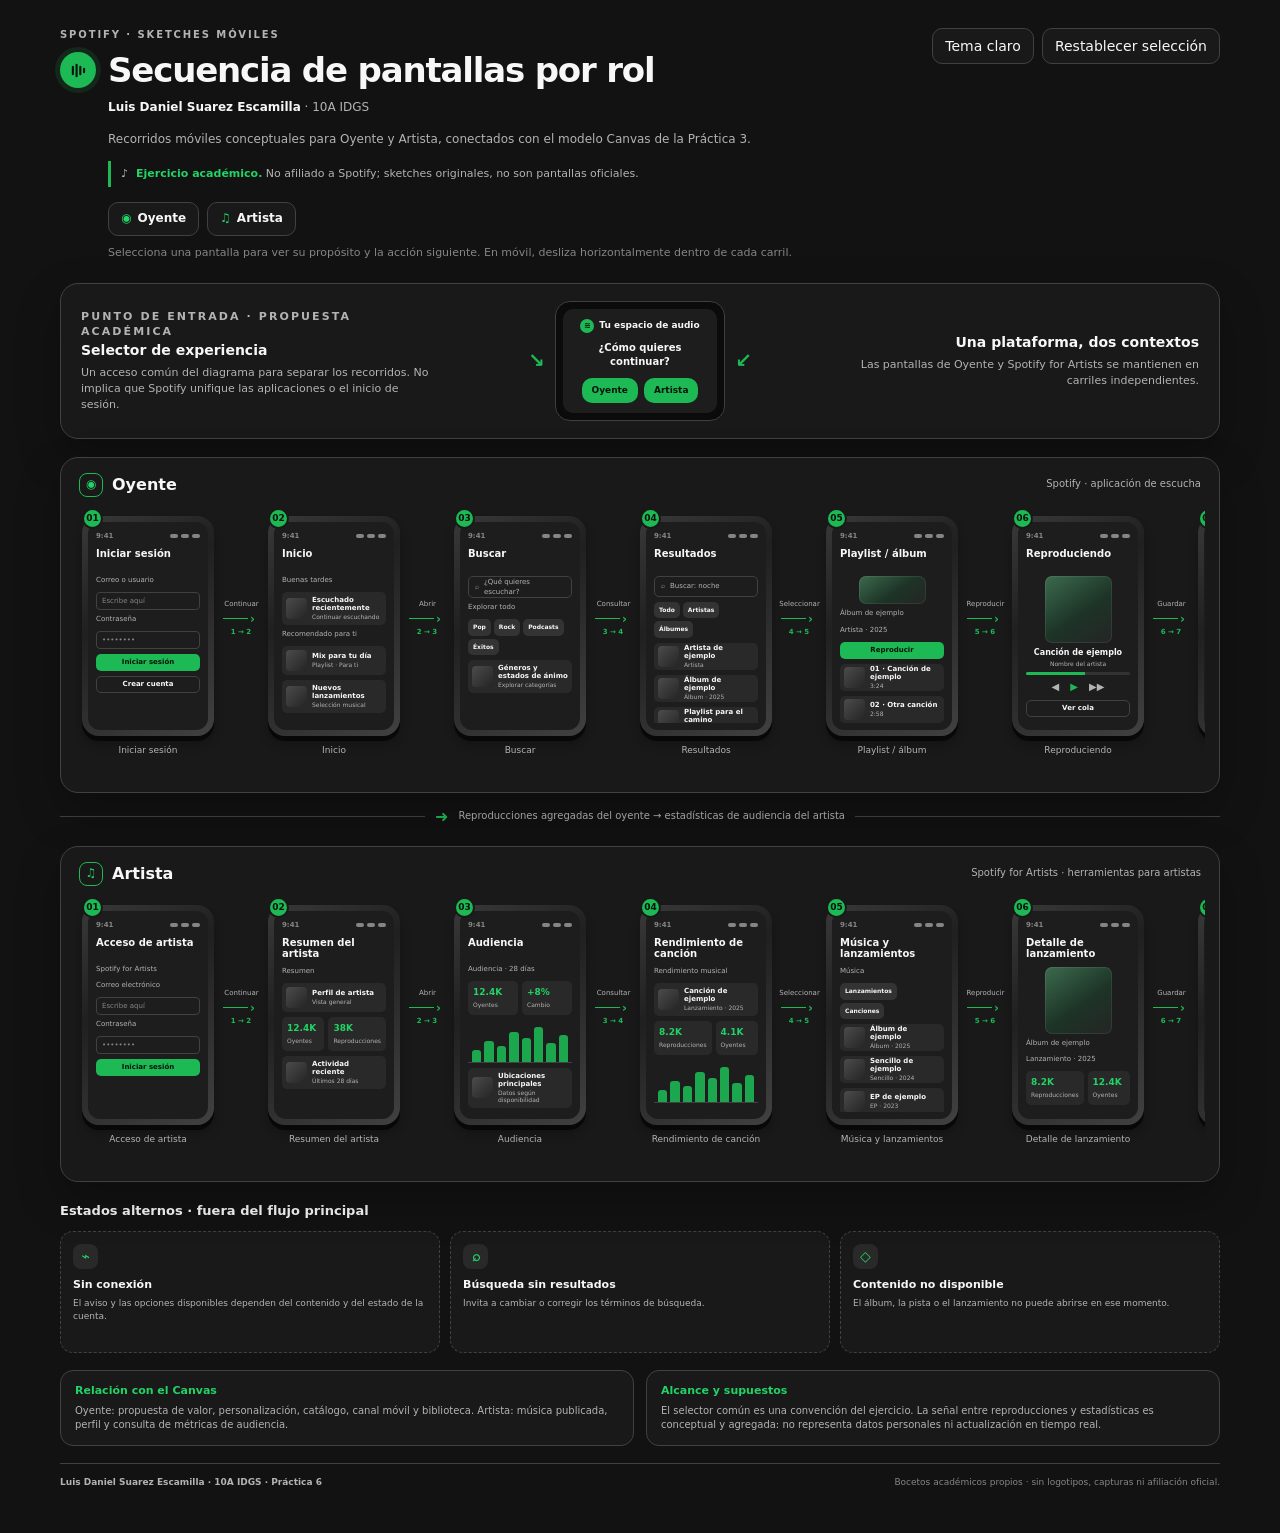
==== Practica_6/spotify-mobile-journeys.html @ e4ef0f56 "Practica 6" ====
<!doctype html>
<html lang="es" data-theme="dark">
<head>
  <meta charset="utf-8">
  <meta name="viewport" content="width=device-width, initial-scale=1">
  <meta name="theme-color" content="#121212">
  <meta name="description" content="Diagrama interactivo de bocetos móviles de Spotify para los roles de oyente y artista. Ejercicio académico de Luis Daniel Suarez Escamilla, 10A IDGS.">
  <title>Secuencia de pantallas por rol · Práctica 6</title>
  <style>
    :root {
      color-scheme: dark;
      --page: #121212;
      --surface: #191919;
      --surface-raised: #202020;
      --phone: #0b0b0b;
      --screen: #1d1d1d;
      --tile: #292929;
      --tile-2: #333333;
      --line: #414141;
      --text: #f7f7f7;
      --muted: #b3b3b3;
      --soft: #858585;
      --green: #1db954;
      --green-strong: #22d366;
      --green-wash: rgb(29 185 84 / 12%);
      --shadow: 0 18px 44px rgb(0 0 0 / 26%);
      --focus: #70f09b;
      --radius: 18px;
    }
    html[data-theme="light"] {
      color-scheme: light;
      --page: #f4f7f4;
      --surface: #ffffff;
      --surface-raised: #f1f4f1;
      --phone: #e6e9e6;
      --screen: #ffffff;
      --tile: #edf1ed;
      --tile-2: #e1e7e1;
      --line: #c7d0c7;
      --text: #151915;
      --muted: #485248;
      --soft: #637063;
      --green: #138c3d;
      --green-strong: #08752f;
      --green-wash: rgb(19 140 61 / 10%);
      --shadow: 0 16px 36px rgb(19 45 25 / 10%);
      --focus: #08752f;
    }
    * { box-sizing: border-box; }
    html { scroll-behavior: smooth; }
    body {
      margin: 0;
      min-width: 320px;
      background: var(--page);
      color: var(--text);
      font: 14px/1.45 Inter, ui-sans-serif, system-ui, -apple-system, BlinkMacSystemFont, "Segoe UI", sans-serif;
      transition: background-color .2s ease, color .2s ease;
    }
    button { font: inherit; }
    button:focus-visible, [tabindex="-1"]:focus-visible, dialog:focus-visible {
      outline: 3px solid var(--focus);
      outline-offset: 4px;
    }
    .page { width: min(1160px, calc(100% - 36px)); margin: 0 auto; padding: 28px 0 44px; }
    .topbar { display: flex; align-items: flex-start; justify-content: space-between; gap: 24px; }
    .identity { min-width: 0; }
    .eyebrow { margin: 0 0 9px; color: var(--muted); font-size: 10px; font-weight: 800; letter-spacing: .19em; text-transform: uppercase; }
    .title-row { display: flex; align-items: center; gap: 12px; }
    .brand-mark { width: 36px; height: 36px; flex: 0 0 auto; display: grid; place-items: center; border-radius: 50%; background: var(--green); box-shadow: 0 0 0 5px var(--green-wash); }
    .brand-mark svg { display: block; width: 23px; height: 23px; }
    h1 { margin: 0; font-size: clamp(25px, 4vw, 34px); line-height: 1.1; letter-spacing: -.035em; }
    .byline { margin: 10px 0 0 48px; color: var(--muted); font-size: 12px; }
    .byline strong { color: var(--text); font-weight: 700; }
    .intro { max-width: 730px; margin: 15px 0 0 48px; color: var(--muted); font-size: 12px; }
    .academic-note { display: inline-flex; align-items: center; gap: 8px; margin: 12px 0 0 48px; border-left: 3px solid var(--green); padding: 5px 0 5px 10px; color: var(--muted); font-size: 11px; }
    .academic-note b { color: var(--green-strong); }
    .toolbar { display: flex; flex-wrap: wrap; justify-content: flex-end; gap: 8px; }
    .control, .role-button, .branch-button, .close-button {
      min-height: 36px; border: 1px solid var(--line); border-radius: 10px; padding: 0 12px;
      background: var(--surface); color: var(--text); cursor: pointer; user-select: none;
      transition: border-color .16s ease, background .16s ease, color .16s ease, transform .16s ease;
    }
    .control:hover, .role-button:hover, .close-button:hover { border-color: var(--green); }
    .control:active, .role-button:active, .branch-button:active { transform: translateY(1px); }
    .control.primary, .role-button[aria-pressed="true"] { border-color: var(--green); background: var(--green-wash); color: var(--green-strong); }
    .role-picker { display: flex; flex-wrap: wrap; gap: 8px; margin: 15px 0 0 48px; }
    .role-button { min-height: 34px; font-size: 12px; font-weight: 750; }
    .role-button .role-symbol { margin-right: 6px; color: var(--green-strong); }
    .instruction { margin: 9px 0 0 48px; color: var(--soft); font-size: 11px; }

    .shared-entry {
      display: grid; grid-template-columns: minmax(185px, 1fr) minmax(250px, 360px) minmax(185px, 1fr);
      align-items: center; gap: 22px; margin: 22px 0 12px; padding: 17px 20px;
      border: 1px solid var(--line); border-radius: var(--radius); background: var(--surface); box-shadow: var(--shadow);
    }
    .shared-copy h2 { margin: 0 0 4px; font-size: 14px; }
    .shared-copy p { margin: 0; color: var(--muted); font-size: 11px; }
    .shared-screen { display: flex; align-items: center; justify-content: center; gap: 10px; min-width: 0; }
    .shared-card { width: min(100%, 170px); border: 1px solid #3f3f3f; border-radius: 15px; background: var(--phone); padding: 7px; }
    .shared-card-inner { min-height: 100px; border-radius: 10px; background: var(--screen); padding: 10px; text-align: center; }
    .shared-card-inner .mini-brand { display: flex; align-items: center; justify-content: center; gap: 5px; margin: 0 0 8px; font-size: 9px; font-weight: 800; }
    .mini-dot { width: 14px; height: 14px; display: inline-grid; place-items: center; border-radius: 50%; background: var(--green); color: #08150c; font-size: 8px; }
    .shared-card-inner p { margin: 0 0 8px; font-size: 10px; font-weight: 700; }
    .branch-actions { display: flex; justify-content: center; gap: 6px; }
    .branch-button { min-height: 25px; padding: 0 9px; border-color: transparent; background: var(--green); color: #07140b; font-size: 9px; font-weight: 850; }
    .branch-button:hover { background: var(--green-strong); }
    .branch-side { color: var(--green); font-size: 20px; font-weight: 900; }
    .branch-note { text-align: right; }

    .lane {
      --lane-accent: var(--green);
      position: relative; margin-top: 18px; padding: 15px 14px 12px;
      border: 1px solid var(--line); border-radius: var(--radius); background: var(--surface); box-shadow: var(--shadow);
      scroll-margin-top: 22px; transition: border-color .2s ease, box-shadow .2s ease, opacity .2s ease;
    }
    .lane[data-role="artist"] { --lane-accent: #20d568; }
    .lane.is-muted { opacity: .4; }
    .lane.is-highlighted { border-color: var(--lane-accent); box-shadow: 0 0 0 2px var(--green-wash), var(--shadow); }
    .lane-heading { display: flex; align-items: center; justify-content: space-between; gap: 16px; margin: 0 4px 13px; }
    .lane-title { display: flex; align-items: center; gap: 9px; min-width: 0; }
    .lane-title h2 { margin: 0; font-size: 16px; line-height: 1.2; }
    .lane-icon { width: 24px; height: 24px; flex: 0 0 auto; display: grid; place-items: center; border: 1px solid var(--green); border-radius: 8px; color: var(--green-strong); font-size: 12px; }
    .lane-caption { color: var(--muted); font-size: 10px; text-align: right; }
    .track-scroll { overflow-x: auto; overflow-y: hidden; padding: 6px 7px 10px; scrollbar-color: var(--green) var(--tile); scrollbar-width: thin; }
    .track { display: flex; align-items: flex-start; gap: 9px; width: max-content; min-width: 100%; }
    .screen-item { width: 132px; flex: 0 0 132px; position: relative; }
    .screen-number { position: absolute; z-index: 2; top: -8px; left: 0; width: 21px; height: 21px; display: grid; place-items: center; border: 2px solid var(--surface); border-radius: 50%; background: var(--green); color: #06120a; font-size: 9px; font-weight: 900; }
    .phone-button {
      display: block; width: 100%; height: 220px; border: 0; border-radius: 17px; padding: 6px;
      background: linear-gradient(145deg, #393939, #202020 38%, #414141); box-shadow: 0 5px 0 #080808, 0 8px 10px rgb(0 0 0 / 25%);
      color: var(--text); cursor: pointer; text-align: left; user-select: none;
    }
    html[data-theme="light"] .phone-button { background: linear-gradient(145deg, #b7c0b7, #e5eae5 40%, #aab4aa); box-shadow: 0 5px 0 #a2aaa2, 0 8px 10px rgb(0 0 0 / 11%); }
    .phone-button:hover { box-shadow: 0 0 0 2px var(--green), 0 5px 0 #080808, 0 8px 10px rgb(0 0 0 / 25%); }
    .phone-screen { display: flex; height: 100%; flex-direction: column; overflow: hidden; border-radius: 12px; padding: 9px 8px 7px; background: var(--screen); }
    .phone-status { display: flex; align-items: center; justify-content: space-between; margin-bottom: 7px; color: var(--soft); font-size: 7px; font-weight: 800; }
    .status-pills { display: flex; gap: 3px; }
    .status-pills i { display: block; width: 8px; height: 4px; border-radius: 4px; background: var(--soft); }
    .screen-title { min-height: 21px; margin: 0 0 7px; overflow: hidden; color: var(--text); font-size: 10px; line-height: 1.15; font-weight: 850; }
    .widget-stack { display: flex; flex: 1; flex-direction: column; gap: 5px; overflow: hidden; }
    .widget-label { margin: 0 0 3px; color: var(--muted); font-size: 7px; line-height: 1.15; }
    .widget-field { height: 18px; display: flex; align-items: center; border: 1px solid var(--line); border-radius: 4px; padding: 0 5px; color: var(--soft); font-size: 7px; }
    .widget-action { min-height: 17px; display: flex; align-items: center; justify-content: center; border-radius: 5px; padding: 2px 4px; background: var(--green); color: #07140b; font-size: 7px; font-weight: 900; text-align: center; }
    .widget-action.secondary { border: 1px solid var(--line); background: transparent; color: var(--text); }
    .widget-tile { min-height: 27px; display: flex; align-items: center; gap: 5px; border-radius: 5px; padding: 4px; background: var(--tile); }
    .widget-tile .tile-art { width: 21px; height: 21px; flex: 0 0 auto; border-radius: 4px; background: linear-gradient(135deg, #4c4c4c, #242424); }
    .widget-tile .tile-copy { min-width: 0; color: var(--text); font-size: 7px; line-height: 1.15; font-weight: 700; }
    .widget-tile .tile-copy small { display: block; margin-top: 2px; color: var(--muted); font-size: 6px; font-weight: 500; }
    .widget-search { min-height: 21px; display: flex; align-items: center; gap: 5px; border: 1px solid var(--line); border-radius: 5px; padding: 0 6px; color: var(--muted); font-size: 7px; }
    .widget-chip-row { display: flex; flex-wrap: wrap; gap: 3px; }
    .widget-chip { border-radius: 5px; padding: 4px 5px; background: var(--tile-2); color: var(--text); font-size: 6px; font-weight: 700; }
    .widget-artwork { width: 67px; height: 67px; align-self: center; border-radius: 7px; background: linear-gradient(145deg, #3c6b4e, #1d3427 55%, #252525); box-shadow: inset 0 0 0 1px rgb(255 255 255 / 8%); }
    .widget-song { text-align: center; color: var(--text); font-size: 8px; line-height: 1.2; font-weight: 800; }
    .widget-song small { display: block; margin-top: 3px; color: var(--muted); font-size: 6px; font-weight: 500; }
    .widget-progress { height: 3px; overflow: hidden; border-radius: 4px; background: var(--tile-2); }
    .widget-progress::before { content: ""; display: block; width: 57%; height: 100%; background: var(--green); }
    .widget-controls { display: flex; justify-content: center; gap: 11px; color: var(--muted); font-size: 10px; }
    .widget-controls b { color: var(--green); }
    .widget-stat-grid { display: grid; grid-template-columns: 1fr 1fr; gap: 4px; }
    .widget-stat { border-radius: 5px; padding: 5px; background: var(--tile); color: var(--green-strong); font-size: 9px; font-weight: 900; }
    .widget-stat small { display: block; margin-top: 2px; color: var(--muted); font-size: 6px; font-weight: 500; }
    .widget-bars { height: 43px; display: flex; align-items: end; justify-content: space-around; gap: 3px; border-bottom: 1px solid var(--line); padding: 4px 4px 0; }
    .widget-bars i { width: 10%; min-height: 7px; border-radius: 3px 3px 0 0; background: var(--green); opacity: .88; }
    .widget-avatar { width: 42px; height: 42px; align-self: center; border-radius: 50%; background: linear-gradient(135deg, #555, #292929); }
    .screen-caption { min-height: 25px; margin: 9px 0 0; color: var(--muted); font-size: 9px; line-height: 1.2; text-align: center; }
    .step-link { width: 36px; flex: 0 0 36px; padding-top: 84px; color: var(--green); text-align: center; }
    .step-link .step-action { display: block; width: 53px; margin-left: -8px; color: var(--muted); font-size: 7px; line-height: 1.15; }
    .step-link .arrow-line { display: flex; align-items: center; gap: 2px; margin-top: 5px; }
    .step-link .arrow-line i { display: block; width: 25px; border-top: 1px solid var(--green); }
    .step-link .arrow-line b { font-size: 12px; line-height: 1; }
    .step-link .step-count { display: block; margin-top: 2px; font-size: 7px; font-weight: 800; }
    .flow-bridge { display: flex; align-items: center; gap: 10px; margin: 12px 0 5px; color: var(--muted); font-size: 10px; }
    .flow-bridge::before, .flow-bridge::after { content: ""; height: 1px; flex: 1; background: var(--line); }
    .flow-bridge .bridge-arrow { color: var(--green); font-size: 16px; font-weight: 900; }
    .alternates { margin-top: 20px; }
    .alternates h2 { margin: 0 0 10px; font-size: 13px; }
    .alternate-grid { display: grid; grid-template-columns: repeat(3, minmax(180px, 1fr)); gap: 10px; }
    .alternate-card { min-height: 122px; border: 1px dashed var(--line); border-radius: 13px; padding: 12px; background: var(--surface); }
    .alternate-card .alt-icon { width: 25px; height: 25px; display: grid; place-items: center; margin-bottom: 8px; border-radius: 8px; background: var(--tile); color: var(--green-strong); font-weight: 900; }
    .alternate-card h3 { margin: 0 0 4px; font-size: 11px; }
    .alternate-card p { margin: 0; color: var(--muted); font-size: 9px; }
    .notes { display: grid; grid-template-columns: repeat(2, minmax(0, 1fr)); gap: 12px; margin-top: 17px; }
    .note-card { border: 1px solid var(--line); border-radius: 13px; padding: 12px 14px; background: var(--surface); }
    .note-card h2 { margin: 0 0 5px; color: var(--green-strong); font-size: 11px; }
    .note-card p { margin: 0; color: var(--muted); font-size: 10px; }
    .footer { display: flex; justify-content: space-between; gap: 12px; margin-top: 17px; padding-top: 12px; border-top: 1px solid var(--line); color: var(--soft); font-size: 9px; }
    .footer strong { color: var(--muted); }
    .live-region { position: absolute; width: 1px; height: 1px; overflow: hidden; clip: rect(0,0,0,0); white-space: nowrap; }
    dialog { width: min(440px, calc(100% - 28px)); border: 1px solid var(--line); border-radius: 18px; padding: 0; background: var(--surface); color: var(--text); box-shadow: 0 24px 90px rgb(0 0 0 / 65%); }
    dialog::backdrop { background: rgb(0 0 0 / 68%); backdrop-filter: blur(3px); }
    .dialog-content { padding: 21px; }
    .dialog-top { display: flex; align-items: flex-start; justify-content: space-between; gap: 16px; }
    .dialog-kicker { margin: 0 0 5px; color: var(--green-strong); font-size: 9px; font-weight: 850; letter-spacing: .14em; text-transform: uppercase; }
    .dialog-content h2 { margin: 0; font-size: 20px; }
    .close-button { width: 34px; min-height: 34px; flex: 0 0 auto; padding: 0; font-size: 18px; }
    .dialog-section { margin-top: 18px; }
    .dialog-section h3 { margin: 0 0 5px; font-size: 11px; }
    .dialog-section p, .dialog-section li { color: var(--muted); font-size: 12px; }
    .dialog-section p { margin: 0; }
    .dialog-section ul { margin: 5px 0 0; padding-left: 18px; }
    .dialog-next { margin-top: 17px; border-left: 3px solid var(--green); padding: 7px 10px; background: var(--green-wash); color: var(--text); font-size: 11px; }

    @media (max-width: 780px) {
      .page { width: min(100% - 24px, 680px); padding-top: 18px; }
      .topbar { display: block; }
      .toolbar { justify-content: flex-start; margin: 14px 0 0 48px; }
      .shared-entry { grid-template-columns: 1fr; gap: 10px; padding: 14px; }
      .shared-screen { order: 2; }
      .branch-note { display: none; }
      .lane-heading { align-items: flex-start; }
      .lane-caption { max-width: 44%; }
      .alternate-grid { grid-template-columns: 1fr; }
      .alternate-card { min-height: unset; }
    }
    @media (max-width: 480px) {
      .page { width: calc(100% - 20px); }
      .title-row { align-items: flex-start; }
      h1 { font-size: 25px; }
      .byline, .intro, .academic-note, .role-picker, .instruction, .toolbar { margin-left: 0; }
      .brand-mark { margin-top: 1px; }
      .toolbar { gap: 6px; }
      .control { min-height: 34px; padding: 0 9px; font-size: 11px; }
      .lane { padding: 12px 9px 9px; }
      .lane-title h2 { font-size: 14px; }
      .lane-caption { max-width: 42%; font-size: 9px; }
      .track-scroll { margin-right: -3px; padding-right: 11px; }
      .notes { grid-template-columns: 1fr; }
      .footer { display: block; }
      .footer span { display: block; margin-top: 4px; }
    }
    @media (prefers-reduced-motion: reduce) {
      *, *::before, *::after { scroll-behavior: auto !important; transition-duration: .01ms !important; animation-duration: .01ms !important; animation-iteration-count: 1 !important; }
    }
  </style>
</head>
<body>
  <main class="page">
    <header class="topbar">
      <div class="identity">
        <p class="eyebrow">Spotify · sketches móviles</p>
        <div class="title-row">
          <span class="brand-mark" aria-hidden="true">
            <svg viewBox="0 0 24 24" fill="none" aria-hidden="true">
              <path d="M6.1 15.8V8.2M10 18V6M13.9 15.8V8.2M17.8 13.7v-3.4" stroke="#07140b" stroke-width="2.2" stroke-linecap="round"/>
            </svg>
          </span>
          <h1>Secuencia de pantallas por rol</h1>
        </div>
        <p class="byline"><strong>Luis Daniel Suarez Escamilla</strong> · 10A IDGS</p>
        <p class="intro">Recorridos móviles conceptuales para Oyente y Artista, conectados con el modelo Canvas de la Práctica 3.</p>
        <p class="academic-note"><span aria-hidden="true">♪</span><span><b>Ejercicio académico.</b> No afiliado a Spotify; sketches originales, no son pantallas oficiales.</span></p>
      </div>
      <div class="toolbar" aria-label="Controles del diagrama">
        <button class="control" id="themeToggle" type="button" aria-pressed="false">Tema claro</button>
        <button class="control" id="resetSelection" type="button">Restablecer selección</button>
      </div>
    </header>

    <nav class="role-picker" aria-label="Elegir recorrido">
      <button class="role-button" type="button" data-go-role="listener" aria-pressed="false"><span class="role-symbol" aria-hidden="true">◉</span>Oyente</button>
      <button class="role-button" type="button" data-go-role="artist" aria-pressed="false"><span class="role-symbol" aria-hidden="true">♫</span>Artista</button>
    </nav>
    <p class="instruction">Selecciona una pantalla para ver su propósito y la acción siguiente. En móvil, desliza horizontalmente dentro de cada carril.</p>
    <p class="live-region" id="liveMessage" aria-live="polite" aria-atomic="true"></p>

    <section class="shared-entry" aria-labelledby="sharedTitle">
      <div class="shared-copy">
        <p class="eyebrow">Punto de entrada · propuesta académica</p>
        <h2 id="sharedTitle">Selector de experiencia</h2>
        <p>Un acceso común del diagrama para separar los recorridos. No implica que Spotify unifique las aplicaciones o el inicio de sesión.</p>
      </div>
      <div class="shared-screen">
        <span class="branch-side" aria-hidden="true">↘</span>
        <article class="shared-card" aria-label="Sketch compartido: selector de experiencia">
          <div class="shared-card-inner">
            <p class="mini-brand"><span class="mini-dot" aria-hidden="true">≋</span>Tu espacio de audio</p>
            <p>¿Cómo quieres continuar?</p>
            <div class="branch-actions">
              <button class="branch-button" type="button" data-go-role="listener">Oyente</button>
              <button class="branch-button" type="button" data-go-role="artist">Artista</button>
            </div>
          </div>
        </article>
        <span class="branch-side" aria-hidden="true">↙</span>
      </div>
      <div class="shared-copy branch-note">
        <h2>Una plataforma, dos contextos</h2>
        <p>Las pantallas de Oyente y Spotify for Artists se mantienen en carriles independientes.</p>
      </div>
    </section>

    <section class="lane" id="lane-listener" data-role="listener" aria-labelledby="listenerTitle" tabindex="-1">
      <div class="lane-heading">
        <div class="lane-title"><span class="lane-icon" aria-hidden="true">◉</span><h2 id="listenerTitle">Oyente</h2></div>
        <span class="lane-caption">Spotify · aplicación de escucha</span>
      </div>
      <div class="track-scroll" tabindex="0" aria-label="Recorrido móvil del oyente; desplaza horizontalmente para ver todas las pantallas">
        <div class="track" id="listenerTrack" role="list"></div>
      </div>
    </section>

    <div class="flow-bridge" aria-label="Relación conceptual entre los roles"><span class="bridge-arrow" aria-hidden="true">➜</span><span>Reproducciones agregadas del oyente → estadísticas de audiencia del artista</span></div>

    <section class="lane" id="lane-artist" data-role="artist" aria-labelledby="artistTitle" tabindex="-1">
      <div class="lane-heading">
        <div class="lane-title"><span class="lane-icon" aria-hidden="true">♫</span><h2 id="artistTitle">Artista</h2></div>
        <span class="lane-caption">Spotify for Artists · herramientas para artistas</span>
      </div>
      <div class="track-scroll" tabindex="0" aria-label="Recorrido móvil del artista; desplaza horizontalmente para ver todas las pantallas">
        <div class="track" id="artistTrack" role="list"></div>
      </div>
    </section>

    <section class="alternates" aria-labelledby="alternatesTitle">
      <h2 id="alternatesTitle">Estados alternos · fuera del flujo principal</h2>
      <div class="alternate-grid">
        <article class="alternate-card"><span class="alt-icon" aria-hidden="true">⌁</span><h3>Sin conexión</h3><p>El aviso y las opciones disponibles dependen del contenido y del estado de la cuenta.</p></article>
        <article class="alternate-card"><span class="alt-icon" aria-hidden="true">⌕</span><h3>Búsqueda sin resultados</h3><p>Invita a cambiar o corregir los términos de búsqueda.</p></article>
        <article class="alternate-card"><span class="alt-icon" aria-hidden="true">◇</span><h3>Contenido no disponible</h3><p>El álbum, la pista o el lanzamiento no puede abrirse en ese momento.</p></article>
      </div>
    </section>

    <section class="notes" aria-label="Notas del diagrama">
      <article class="note-card"><h2>Relación con el Canvas</h2><p>Oyente: propuesta de valor, personalización, catálogo, canal móvil y biblioteca. Artista: música publicada, perfil y consulta de métricas de audiencia.</p></article>
      <article class="note-card"><h2>Alcance y supuestos</h2><p>El selector común es una convención del ejercicio. La señal entre reproducciones y estadísticas es conceptual y agregada: no representa datos personales ni actualización en tiempo real.</p></article>
    </section>

    <footer class="footer"><strong>Luis Daniel Suarez Escamilla · 10A IDGS · Práctica 6</strong><span>Bocetos académicos propios · sin logotipos, capturas ni afiliación oficial.</span></footer>
  </main>

  <dialog id="screenDialog" aria-labelledby="dialogTitle">
    <div class="dialog-content">
      <div class="dialog-top">
        <div><p class="dialog-kicker" id="dialogKicker">Pantalla</p><h2 id="dialogTitle">Detalle</h2></div>
        <button class="close-button" type="button" id="closeDialog" aria-label="Cerrar detalle">×</button>
      </div>
      <section class="dialog-section"><h3>Propósito</h3><p id="dialogPurpose"></p></section>
      <section class="dialog-section"><h3>Elementos del sketch</h3><ul id="dialogElements"></ul></section>
      <p class="dialog-next" id="dialogNext"></p>
    </div>
  </dialog>

  <script>
    const listenerScreens = [
      { title: "Iniciar sesión", purpose: "Representa el acceso de una persona que usa Spotify para escuchar audio.", elements: ["Campos de correo y contraseña", "Acción principal para entrar", "Enlace secundario para crear cuenta"], next: "Acción siguiente: entrar y ver Inicio.", widgets: [{type:"label",text:"Correo o usuario"},{type:"field",text:"Escribe aquí"},{type:"label",text:"Contraseña"},{type:"field",text:"••••••••"},{type:"action",text:"Iniciar sesión"},{type:"action-secondary",text:"Crear cuenta"}] },
      { title: "Inicio", purpose: "Punto de descubrimiento con contenido y recomendaciones para escuchar.", elements: ["Saludo y acceso al perfil", "Módulo de escucha reciente", "Tarjetas de recomendaciones y playlists"], next: "Acción siguiente: abrir Buscar o elegir una recomendación.", widgets: [{type:"label",text:"Buenas tardes"},{type:"tile",text:"Escuchado recientemente",meta:"Continuar escuchando"},{type:"label",text:"Recomendado para ti"},{type:"tile",text:"Mix para tu día",meta:"Playlist · Para ti"},{type:"tile",text:"Nuevos lanzamientos",meta:"Selección musical"}] },
      { title: "Buscar", purpose: "Permite iniciar una búsqueda dentro del catálogo de música y podcasts.", elements: ["Campo de búsqueda", "Categorías para explorar", "Acceso a géneros y estados de ánimo"], next: "Acción siguiente: escribir una consulta y abrir Resultados.", widgets: [{type:"search",text:"¿Qué quieres escuchar?"},{type:"label",text:"Explorar todo"},{type:"chips",items:["Pop","Rock","Podcasts","Éxitos"]},{type:"tile",text:"Géneros y estados de ánimo",meta:"Explorar categorías"}] },
      { title: "Resultados", purpose: "Agrupa coincidencias de la búsqueda para facilitar la elección.", elements: ["Consulta activa", "Filtros por tipo de contenido", "Filas de artista, álbum, playlist o podcast"], next: "Acción siguiente: seleccionar un álbum o playlist.", widgets: [{type:"search",text:"Buscar: noche"},{type:"chips",items:["Todo","Artistas","Álbumes"]},{type:"tile",text:"Artista de ejemplo",meta:"Artista"},{type:"tile",text:"Álbum de ejemplo",meta:"Álbum · 2025"},{type:"tile",text:"Playlist para el camino",meta:"Playlist"}] },
      { title: "Playlist / álbum", purpose: "Muestra la información principal de una colección antes de reproducirla.", elements: ["Imagen de portada conceptual", "Nombre y autoría", "Acción reproducir y lista de canciones"], next: "Acción siguiente: tocar Reproducir para abrir el reproductor.", widgets: [{type:"artwork"},{type:"label",text:"Álbum de ejemplo"},{type:"label",text:"Artista · 2025"},{type:"action",text:"Reproducir"},{type:"tile",text:"01 · Canción de ejemplo",meta:"3:24"},{type:"tile",text:"02 · Otra canción",meta:"2:58"}] },
      { title: "Reproduciendo", purpose: "Representa la experiencia de escucha de una pista activa.", elements: ["Portada y metadatos de pista", "Progreso de reproducción", "Controles de reproducción"], next: "Acción siguiente: abrir Tu biblioteca o guardar la canción.", widgets: [{type:"artwork"},{type:"song",text:"Canción de ejemplo",meta:"Nombre del artista"},{type:"progress"},{type:"controls"},{type:"action-secondary",text:"Ver cola"}] },
      { title: "Tu biblioteca", purpose: "Reúne música y playlists que la persona ha guardado.", elements: ["Filtros de la biblioteca", "Lista de canciones y álbumes", "Acceso a la colección personal"], next: "Fin del recorrido principal del oyente.", widgets: [{type:"label",text:"Tu biblioteca"},{type:"chips",items:["Playlists","Álbumes","Artistas"]},{type:"tile",text:"Canciones guardadas",meta:"Lista personal"},{type:"tile",text:"Álbum de ejemplo",meta:"Guardado recientemente"},{type:"tile",text:"Playlist favorita",meta:"Creada por ti"}] }
    ];
    const artistScreens = [
      { title: "Acceso de artista", purpose: "Entrada conceptual a las herramientas de Spotify for Artists.", elements: ["Campos de cuenta", "Acción para iniciar sesión", "Nota de acceso a la herramienta del artista"], next: "Acción siguiente: entrar y consultar el resumen.", widgets: [{type:"label",text:"Spotify for Artists"},{type:"label",text:"Correo electrónico"},{type:"field",text:"Escribe aquí"},{type:"label",text:"Contraseña"},{type:"field",text:"••••••••"},{type:"action",text:"Iniciar sesión"}] },
      { title: "Resumen del artista", purpose: "Presenta un resumen de la actividad reciente del perfil artístico.", elements: ["Selector de artista (supuesto para el sketch)", "Tarjetas de actividad", "Atajos a audiencia y música"], next: "Acción siguiente: abrir Audiencia o Música.", widgets: [{type:"label",text:"Resumen"},{type:"tile",text:"Perfil de artista",meta:"Vista general"},{type:"stats",items:[["12.4K","Oyentes"],["38K","Reproducciones"]]},{type:"tile",text:"Actividad reciente",meta:"Últimos 28 días"}] },
      { title: "Audiencia", purpose: "Explora datos agregados disponibles sobre las personas que escuchan al artista.", elements: ["Rango temporal", "Indicadores resumidos", "Gráfico conceptual de audiencia"], next: "Acción siguiente: revisar el rendimiento de una canción.", widgets: [{type:"label",text:"Audiencia · 28 días"},{type:"stats",items:[["12.4K","Oyentes"],["+8%","Cambio"]]},{type:"bars"},{type:"tile",text:"Ubicaciones principales",meta:"Datos según disponibilidad"}] },
      { title: "Rendimiento de canción", purpose: "Representa métricas agregadas para una pista seleccionada.", elements: ["Nombre de canción y lanzamiento", "Reproducciones por periodo", "Gráfico de actividad"], next: "Acción siguiente: abrir Música y lanzamientos.", widgets: [{type:"label",text:"Rendimiento musical"},{type:"tile",text:"Canción de ejemplo",meta:"Lanzamiento · 2025"},{type:"stats",items:[["8.2K","Reproducciones"],["4.1K","Oyentes"]]},{type:"bars"}] },
      { title: "Música y lanzamientos", purpose: "Permite recorrer el catálogo vinculado al perfil artístico.", elements: ["Categorías de catálogo", "Lista de lanzamientos", "Acceso al detalle de cada lanzamiento"], next: "Acción siguiente: seleccionar un lanzamiento.", widgets: [{type:"label",text:"Música"},{type:"chips",items:["Lanzamientos","Canciones"]},{type:"tile",text:"Álbum de ejemplo",meta:"Álbum · 2025"},{type:"tile",text:"Sencillo de ejemplo",meta:"Sencillo · 2024"},{type:"tile",text:"EP de ejemplo",meta:"EP · 2023"}] },
      { title: "Detalle de lanzamiento", purpose: "Resume la ficha y la actividad general de un álbum o sencillo.", elements: ["Portada conceptual", "Título, fecha y tipo de lanzamiento", "Indicadores agregados disponibles"], next: "Acción siguiente: consultar el perfil artístico.", widgets: [{type:"artwork"},{type:"label",text:"Álbum de ejemplo"},{type:"label",text:"Lanzamiento · 2025"},{type:"stats",items:[["8.2K","Reproducciones"],["12.4K","Oyentes"]]}] },
      { title: "Perfil del artista", purpose: "Muestra la presencia pública del artista y datos generales de su perfil.", elements: ["Imagen de perfil conceptual", "Nombre y descripción", "Acción de gestión del perfil"], next: "Fin del recorrido principal del artista.", widgets: [{type:"avatar"},{type:"song",text:"Nombre del artista",meta:"Perfil público"},{type:"label",text:"Biografía"},{type:"tile",text:"Descripción del artista",meta:"Texto de perfil"},{type:"action",text:"Administrar perfil"}] }
    ];

    const escapeHtml = (value) => String(value).replace(/[&<>"']/g, (char) => ({"&":"&amp;","<":"&lt;",">":"&gt;",'"':"&quot;","'":"&#39;"}[char]));
    function widgetMarkup(widget) {
      if (widget.type === "label") return `<p class="widget-label">${escapeHtml(widget.text)}</p>`;
      if (widget.type === "field") return `<div class="widget-field">${escapeHtml(widget.text)}</div>`;
      if (widget.type === "action" || widget.type === "action-secondary") return `<div class="widget-action${widget.type === "action-secondary" ? " secondary" : ""}">${escapeHtml(widget.text)}</div>`;
      if (widget.type === "tile") return `<div class="widget-tile"><span class="tile-art" aria-hidden="true"></span><span class="tile-copy">${escapeHtml(widget.text)}<small>${escapeHtml(widget.meta || "")}</small></span></div>`;
      if (widget.type === "search") return `<div class="widget-search"><span aria-hidden="true">⌕</span>${escapeHtml(widget.text)}</div>`;
      if (widget.type === "chips") return `<div class="widget-chip-row">${widget.items.map((item) => `<span class="widget-chip">${escapeHtml(item)}</span>`).join("")}</div>`;
      if (widget.type === "artwork") return `<div class="widget-artwork" aria-label="Portada abstracta de ejemplo"></div>`;
      if (widget.type === "song") return `<div class="widget-song">${escapeHtml(widget.text)}<small>${escapeHtml(widget.meta || "")}</small></div>`;
      if (widget.type === "progress") return `<div class="widget-progress" aria-hidden="true"></div>`;
      if (widget.type === "controls") return `<div class="widget-controls" aria-hidden="true"><span>◀</span><b>▶</b><span>▶▶</span></div>`;
      if (widget.type === "stats") return `<div class="widget-stat-grid">${widget.items.map(([value, label]) => `<div class="widget-stat">${escapeHtml(value)}<small>${escapeHtml(label)}</small></div>`).join("")}</div>`;
      if (widget.type === "bars") return `<div class="widget-bars" aria-label="Gráfico conceptual de actividad">${[30,55,40,78,62,92,50,71].map((height) => `<i style="height:${height}%"></i>`).join("")}</div>`;
      if (widget.type === "avatar") return `<div class="widget-avatar" aria-label="Imagen de perfil conceptual"></div>`;
      return "";
    }

    function renderTrack(role, screens, trackId) {
      const track = document.getElementById(trackId);
      const screenNodes = screens.map((screen, index) => {
        const screenNumber = String(index + 1).padStart(2, "0");
        return `<article class="screen-item" role="listitem">
          <span class="screen-number" aria-hidden="true">${screenNumber}</span>
          <button class="phone-button" type="button" data-screen-role="${role}" data-screen-index="${index}" aria-label="Pantalla ${screenNumber}: ${escapeHtml(screen.title)}. Abrir detalles.">
            <span class="phone-screen">
              <span class="phone-status"><span>9:41</span><span class="status-pills" aria-hidden="true"><i></i><i></i><i></i></span></span>
              <span class="screen-title">${escapeHtml(screen.title)}</span>
              <span class="widget-stack">${screen.widgets.map(widgetMarkup).join("")}</span>
            </span>
          </button>
          <p class="screen-caption">${escapeHtml(screen.title)}</p>
        </article>`;
      });
      const links = screens.slice(0, -1).map((screen, index) => `<div class="step-link" aria-hidden="true"><span class="step-action">${escapeHtml(["Continuar","Abrir","Consultar","Seleccionar","Reproducir","Guardar"][index] || "Siguiente")}</span><span class="arrow-line"><i></i><b>›</b></span><span class="step-count">${index + 1} → ${index + 2}</span></div>`);
      track.innerHTML = screenNodes.map((node, index) => node + (links[index] || "")).join("");
    }
    renderTrack("listener", listenerScreens, "listenerTrack");
    renderTrack("artist", artistScreens, "artistTrack");

    const dialog = document.getElementById("screenDialog");
    let lastFocused = null;
    document.querySelectorAll(".phone-button").forEach((button) => {
      button.addEventListener("click", () => {
        const role = button.dataset.screenRole;
        const index = Number(button.dataset.screenIndex);
        const screen = (role === "listener" ? listenerScreens : artistScreens)[index];
        lastFocused = button;
        document.getElementById("dialogKicker").textContent = `${role === "listener" ? "Oyente" : "Artista"} · pantalla ${String(index + 1).padStart(2, "0")}`;
        document.getElementById("dialogTitle").textContent = screen.title;
        document.getElementById("dialogPurpose").textContent = screen.purpose;
        document.getElementById("dialogElements").innerHTML = screen.elements.map((item) => `<li>${escapeHtml(item)}</li>`).join("");
        document.getElementById("dialogNext").textContent = screen.next;
        dialog.showModal();
        document.getElementById("closeDialog").focus();
      });
    });
    function closeDialog() { dialog.close(); if (lastFocused) lastFocused.focus(); }
    document.getElementById("closeDialog").addEventListener("click", closeDialog);
    dialog.addEventListener("click", (event) => { if (event.target === dialog) closeDialog(); });
    dialog.addEventListener("close", () => { if (lastFocused) lastFocused.focus(); });

    const lanes = { listener: document.getElementById("lane-listener"), artist: document.getElementById("lane-artist") };
    const reducedMotion = window.matchMedia("(prefers-reduced-motion: reduce)");
    let selectedRole = null;
    function selectRole(role, navigate = true) {
      selectedRole = role;
      Object.entries(lanes).forEach(([key, lane]) => {
        lane.classList.toggle("is-muted", key !== role);
        lane.classList.remove("is-highlighted");
      });
      document.querySelectorAll("[data-go-role]").forEach((button) => button.setAttribute("aria-pressed", String(button.dataset.goRole === role)));
      const lane = lanes[role];
      if (navigate) {
        const rect = lane.getBoundingClientRect();
        const visible = rect.top >= 12 && rect.bottom <= window.innerHeight - 12;
        if (!visible) lane.scrollIntoView({ behavior: reducedMotion.matches ? "auto" : "smooth", block: "start", inline: "nearest" });
        lane.focus({ preventScroll: true });
        document.getElementById("liveMessage").textContent = `Mostrando el recorrido de ${role === "listener" ? "Oyente" : "Artista"}.`;
      }
      if (!reducedMotion.matches) {
        lane.classList.add("is-highlighted");
        window.setTimeout(() => lane.classList.remove("is-highlighted"), 1000);
      }
    }
    document.querySelectorAll("[data-go-role]").forEach((button) => button.addEventListener("click", () => selectRole(button.dataset.goRole, true)));
    document.getElementById("resetSelection").addEventListener("click", () => {
      selectedRole = null;
      Object.values(lanes).forEach((lane) => lane.classList.remove("is-muted", "is-highlighted"));
      document.querySelectorAll("[data-go-role]").forEach((button) => button.setAttribute("aria-pressed", "false"));
      document.getElementById("liveMessage").textContent = "Selección restablecida.";
    });
    document.getElementById("themeToggle").addEventListener("click", (event) => {
      const light = document.documentElement.dataset.theme !== "light";
      document.documentElement.dataset.theme = light ? "light" : "dark";
      event.currentTarget.setAttribute("aria-pressed", String(light));
      event.currentTarget.textContent = light ? "Tema oscuro" : "Tema claro";
      document.querySelector('meta[name="theme-color"]').content = light ? "#f4f7f4" : "#121212";
    });
  </script>
</body>
</html>
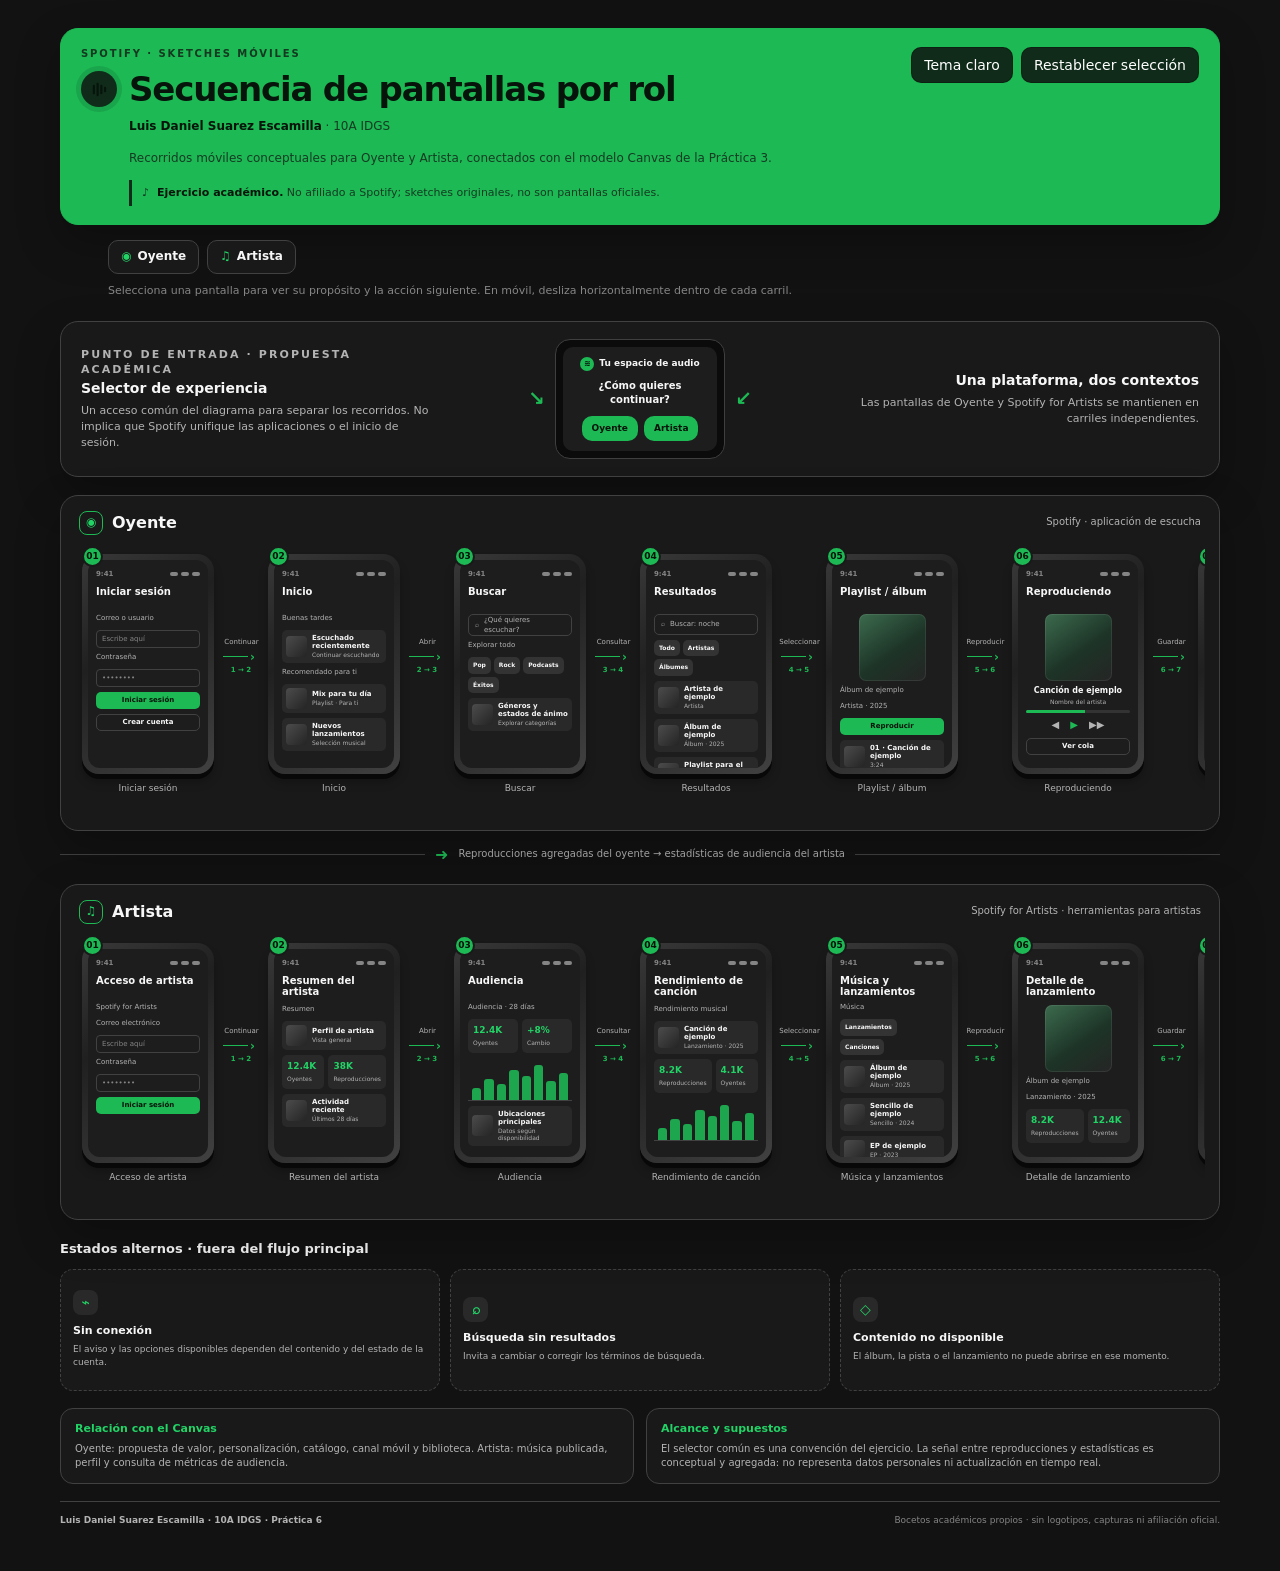
==== commit cfa3576c: "Add Practice 6 evidence and interactions" ====
--- a/Practica_6/spotify-mobile-journeys.html
+++ b/Practica_6/spotify-mobile-journeys.html
@@ -62,24 +62,26 @@
       outline-offset: 4px;
     }
     .page { width: min(1160px, calc(100% - 36px)); margin: 0 auto; padding: 28px 0 44px; }
-    .topbar { display: flex; align-items: flex-start; justify-content: space-between; gap: 24px; }
+    .topbar { display: flex; align-items: flex-start; justify-content: space-between; gap: 24px; border: 1px solid var(--green); border-radius: var(--radius); padding: 18px 20px; background: var(--green); color: #07140b; box-shadow: var(--shadow); }
     .identity { min-width: 0; }
-    .eyebrow { margin: 0 0 9px; color: var(--muted); font-size: 10px; font-weight: 800; letter-spacing: .19em; text-transform: uppercase; }
+    .eyebrow { margin: 0 0 9px; color: #143820; font-size: 10px; font-weight: 800; letter-spacing: .19em; text-transform: uppercase; }
     .title-row { display: flex; align-items: center; gap: 12px; }
-    .brand-mark { width: 36px; height: 36px; flex: 0 0 auto; display: grid; place-items: center; border-radius: 50%; background: var(--green); box-shadow: 0 0 0 5px var(--green-wash); }
+    .brand-mark { width: 36px; height: 36px; flex: 0 0 auto; display: grid; place-items: center; border-radius: 50%; background: #102b19; box-shadow: 0 0 0 5px rgb(7 20 11 / 12%); }
     .brand-mark svg { display: block; width: 23px; height: 23px; }
     h1 { margin: 0; font-size: clamp(25px, 4vw, 34px); line-height: 1.1; letter-spacing: -.035em; }
-    .byline { margin: 10px 0 0 48px; color: var(--muted); font-size: 12px; }
-    .byline strong { color: var(--text); font-weight: 700; }
-    .intro { max-width: 730px; margin: 15px 0 0 48px; color: var(--muted); font-size: 12px; }
-    .academic-note { display: inline-flex; align-items: center; gap: 8px; margin: 12px 0 0 48px; border-left: 3px solid var(--green); padding: 5px 0 5px 10px; color: var(--muted); font-size: 11px; }
-    .academic-note b { color: var(--green-strong); }
+    .byline { margin: 10px 0 0 48px; color: #153b23; font-size: 12px; }
+    .byline strong { color: #07140b; font-weight: 800; }
+    .intro { max-width: 730px; margin: 15px 0 0 48px; color: #153b23; font-size: 12px; }
+    .academic-note { display: inline-flex; align-items: center; gap: 8px; margin: 12px 0 0 48px; border-left: 3px solid #102b19; padding: 5px 0 5px 10px; color: #153b23; font-size: 11px; }
+    .academic-note b { color: #07140b; }
     .toolbar { display: flex; flex-wrap: wrap; justify-content: flex-end; gap: 8px; }
     .control, .role-button, .branch-button, .close-button {
       min-height: 36px; border: 1px solid var(--line); border-radius: 10px; padding: 0 12px;
       background: var(--surface); color: var(--text); cursor: pointer; user-select: none;
       transition: border-color .16s ease, background .16s ease, color .16s ease, transform .16s ease;
     }
+    .topbar .control { border-color: rgb(7 20 11 / 45%); background: #102b19; color: #ffffff; }
+    .topbar .control:hover { border-color: #ffffff; background: #071c0e; }
     .control:hover, .role-button:hover, .close-button:hover { border-color: var(--green); }
     .control:active, .role-button:active, .branch-button:active { transform: translateY(1px); }
     .control.primary, .role-button[aria-pressed="true"] { border-color: var(--green); background: var(--green-wash); color: var(--green-strong); }
@@ -137,7 +139,7 @@
     .status-pills { display: flex; gap: 3px; }
     .status-pills i { display: block; width: 8px; height: 4px; border-radius: 4px; background: var(--soft); }
     .screen-title { min-height: 21px; margin: 0 0 7px; overflow: hidden; color: var(--text); font-size: 10px; line-height: 1.15; font-weight: 850; }
-    .widget-stack { display: flex; flex: 1; flex-direction: column; gap: 5px; overflow: hidden; }
+    .widget-stack { display: flex; flex: 1; flex-direction: column; gap: 5px; overflow: visible; }
     .widget-label { margin: 0 0 3px; color: var(--muted); font-size: 7px; line-height: 1.15; }
     .widget-field { height: 18px; display: flex; align-items: center; border: 1px solid var(--line); border-radius: 4px; padding: 0 5px; color: var(--soft); font-size: 7px; }
     .widget-action { min-height: 17px; display: flex; align-items: center; justify-content: center; border-radius: 5px; padding: 2px 4px; background: var(--green); color: #07140b; font-size: 7px; font-weight: 900; text-align: center; }
@@ -162,6 +164,23 @@
     .widget-bars { height: 43px; display: flex; align-items: end; justify-content: space-around; gap: 3px; border-bottom: 1px solid var(--line); padding: 4px 4px 0; }
     .widget-bars i { width: 10%; min-height: 7px; border-radius: 3px 3px 0 0; background: var(--green); opacity: .88; }
     .widget-avatar { width: 42px; height: 42px; align-self: center; border-radius: 50%; background: linear-gradient(135deg, #555, #292929); }
+    .widget-tile, .widget-field, .widget-action, .widget-search, .widget-chip, .widget-stat, .widget-artwork, .widget-avatar, .widget-song, .widget-bars {
+      position: relative;
+      transform-origin: center;
+      transition: transform .18s ease, box-shadow .18s ease, background-color .18s ease;
+    }
+    .alternate-card { cursor: pointer; color: var(--text); font: inherit; text-align: left; }
+    .alternate-card:hover, .alternate-card:focus-visible { z-index: 1; border-color: var(--green); background: var(--green-wash); box-shadow: 0 8px 22px rgb(0 0 0 / 20%); transform: translateY(-2px) scale(1.025); }
+    @media (hover: hover) and (prefers-reduced-motion: no-preference) {
+      .phone-screen .widget-tile:hover, .phone-screen .widget-field:hover, .phone-screen .widget-action:hover,
+      .phone-screen .widget-search:hover, .phone-screen .widget-chip:hover, .phone-screen .widget-stat:hover,
+      .phone-screen .widget-artwork:hover, .phone-screen .widget-avatar:hover, .phone-screen .widget-song:hover,
+      .phone-screen .widget-bars:hover {
+        z-index: 3;
+        box-shadow: 0 3px 11px rgb(0 0 0 / 32%);
+        transform: scale(1.08);
+      }
+    }
     .screen-caption { min-height: 25px; margin: 9px 0 0; color: var(--muted); font-size: 9px; line-height: 1.2; text-align: center; }
     .step-link { width: 36px; flex: 0 0 36px; padding-top: 84px; color: var(--green); text-align: center; }
     .step-link .step-action { display: block; width: 53px; margin-left: -8px; color: var(--muted); font-size: 7px; line-height: 1.15; }
@@ -177,8 +196,8 @@
     .alternate-grid { display: grid; grid-template-columns: repeat(3, minmax(180px, 1fr)); gap: 10px; }
     .alternate-card { min-height: 122px; border: 1px dashed var(--line); border-radius: 13px; padding: 12px; background: var(--surface); }
     .alternate-card .alt-icon { width: 25px; height: 25px; display: grid; place-items: center; margin-bottom: 8px; border-radius: 8px; background: var(--tile); color: var(--green-strong); font-weight: 900; }
-    .alternate-card h3 { margin: 0 0 4px; font-size: 11px; }
-    .alternate-card p { margin: 0; color: var(--muted); font-size: 9px; }
+    .alternate-title { display: block; margin: 0 0 4px; font-size: 11px; font-weight: 800; }
+    .alternate-description { display: block; margin: 0; color: var(--muted); font-size: 9px; }
     .notes { display: grid; grid-template-columns: repeat(2, minmax(0, 1fr)); gap: 12px; margin-top: 17px; }
     .note-card { border: 1px solid var(--line); border-radius: 13px; padding: 12px 14px; background: var(--surface); }
     .note-card h2 { margin: 0 0 5px; color: var(--green-strong); font-size: 11px; }
@@ -203,6 +222,7 @@
     @media (max-width: 780px) {
       .page { width: min(100% - 24px, 680px); padding-top: 18px; }
       .topbar { display: block; }
+      .topbar .toolbar { margin: 14px 0 0 48px; }
       .toolbar { justify-content: flex-start; margin: 14px 0 0 48px; }
       .shared-entry { grid-template-columns: 1fr; gap: 10px; padding: 14px; }
       .shared-screen { order: 2; }
@@ -216,7 +236,8 @@
       .page { width: calc(100% - 20px); }
       .title-row { align-items: flex-start; }
       h1 { font-size: 25px; }
-      .byline, .intro, .academic-note, .role-picker, .instruction, .toolbar { margin-left: 0; }
+      .topbar { padding: 15px 13px; }
+      .byline, .intro, .academic-note, .role-picker, .instruction, .toolbar, .topbar .toolbar { margin-left: 0; }
       .brand-mark { margin-top: 1px; }
       .toolbar { gap: 6px; }
       .control { min-height: 34px; padding: 0 9px; font-size: 11px; }
@@ -314,9 +335,9 @@
     <section class="alternates" aria-labelledby="alternatesTitle">
       <h2 id="alternatesTitle">Estados alternos · fuera del flujo principal</h2>
       <div class="alternate-grid">
-        <article class="alternate-card"><span class="alt-icon" aria-hidden="true">⌁</span><h3>Sin conexión</h3><p>El aviso y las opciones disponibles dependen del contenido y del estado de la cuenta.</p></article>
-        <article class="alternate-card"><span class="alt-icon" aria-hidden="true">⌕</span><h3>Búsqueda sin resultados</h3><p>Invita a cambiar o corregir los términos de búsqueda.</p></article>
-        <article class="alternate-card"><span class="alt-icon" aria-hidden="true">◇</span><h3>Contenido no disponible</h3><p>El álbum, la pista o el lanzamiento no puede abrirse en ese momento.</p></article>
+        <button class="alternate-card" type="button" data-alternate="offline" aria-label="Ver información del estado Sin conexión"><span class="alt-icon" aria-hidden="true">⌁</span><span class="alternate-title">Sin conexión</span><span class="alternate-description">El aviso y las opciones disponibles dependen del contenido y del estado de la cuenta.</span></button>
+        <button class="alternate-card" type="button" data-alternate="empty-search" aria-label="Ver información del estado Búsqueda sin resultados"><span class="alt-icon" aria-hidden="true">⌕</span><span class="alternate-title">Búsqueda sin resultados</span><span class="alternate-description">Invita a cambiar o corregir los términos de búsqueda.</span></button>
+        <button class="alternate-card" type="button" data-alternate="unavailable" aria-label="Ver información del estado Contenido no disponible"><span class="alt-icon" aria-hidden="true">◇</span><span class="alternate-title">Contenido no disponible</span><span class="alternate-description">El álbum, la pista o el lanzamiento no puede abrirse en ese momento.</span></button>
       </div>
     </section>
 
@@ -402,20 +423,49 @@
 
     const dialog = document.getElementById("screenDialog");
     let lastFocused = null;
+    function showDetail({ kicker, title, purpose, elements, next }, trigger) {
+      lastFocused = trigger;
+      document.getElementById("dialogKicker").textContent = kicker;
+      document.getElementById("dialogTitle").textContent = title;
+      document.getElementById("dialogPurpose").textContent = purpose;
+      document.getElementById("dialogElements").innerHTML = elements.map((item) => `<li>${escapeHtml(item)}</li>`).join("");
+      document.getElementById("dialogNext").textContent = next;
+      dialog.showModal();
+      document.getElementById("closeDialog").focus();
+    }
+    const alternateDetails = {
+      offline: {
+        kicker: "Estado alterno · Oyente",
+        title: "Sin conexión",
+        purpose: "La aplicación detecta que no hay conexión y comunica qué opciones de escucha siguen disponibles.",
+        elements: ["Aviso claro del estado de conexión", "Acceso a contenido disponible sin conexión, si aplica a la cuenta", "Opción para reintentar cuando vuelva la red"],
+        next: "Acción posible: reintentar la conexión o continuar con contenido disponible."
+      },
+      "empty-search": {
+        kicker: "Estado alterno · Buscar",
+        title: "Búsqueda sin resultados",
+        purpose: "La consulta no encuentra coincidencias en el catálogo.",
+        elements: ["Mensaje de que no hay resultados", "Consulta ingresada visible para revisarla", "Sugerencia para probar otras palabras"],
+        next: "Acción posible: corregir o cambiar los términos de búsqueda."
+      },
+      unavailable: {
+        kicker: "Estado alterno · Catálogo",
+        title: "Contenido no disponible",
+        purpose: "El elemento seleccionado no está disponible para reproducirse o consultarse en ese momento.",
+        elements: ["Aviso contextual sobre el elemento", "Información del contenido que se intentó abrir", "Alternativa para volver a resultados o explorar otra opción"],
+        next: "Acción posible: regresar al catálogo y elegir otro contenido."
+      }
+    };
     document.querySelectorAll(".phone-button").forEach((button) => {
       button.addEventListener("click", () => {
         const role = button.dataset.screenRole;
         const index = Number(button.dataset.screenIndex);
         const screen = (role === "listener" ? listenerScreens : artistScreens)[index];
-        lastFocused = button;
-        document.getElementById("dialogKicker").textContent = `${role === "listener" ? "Oyente" : "Artista"} · pantalla ${String(index + 1).padStart(2, "0")}`;
-        document.getElementById("dialogTitle").textContent = screen.title;
-        document.getElementById("dialogPurpose").textContent = screen.purpose;
-        document.getElementById("dialogElements").innerHTML = screen.elements.map((item) => `<li>${escapeHtml(item)}</li>`).join("");
-        document.getElementById("dialogNext").textContent = screen.next;
-        dialog.showModal();
-        document.getElementById("closeDialog").focus();
+        showDetail({ ...screen, kicker: `${role === "listener" ? "Oyente" : "Artista"} · pantalla ${String(index + 1).padStart(2, "0")}` }, button);
       });
+    });
+    document.querySelectorAll("[data-alternate]").forEach((button) => {
+      button.addEventListener("click", () => showDetail(alternateDetails[button.dataset.alternate], button));
     });
     function closeDialog() { dialog.close(); if (lastFocused) lastFocused.focus(); }
     document.getElementById("closeDialog").addEventListener("click", closeDialog);
